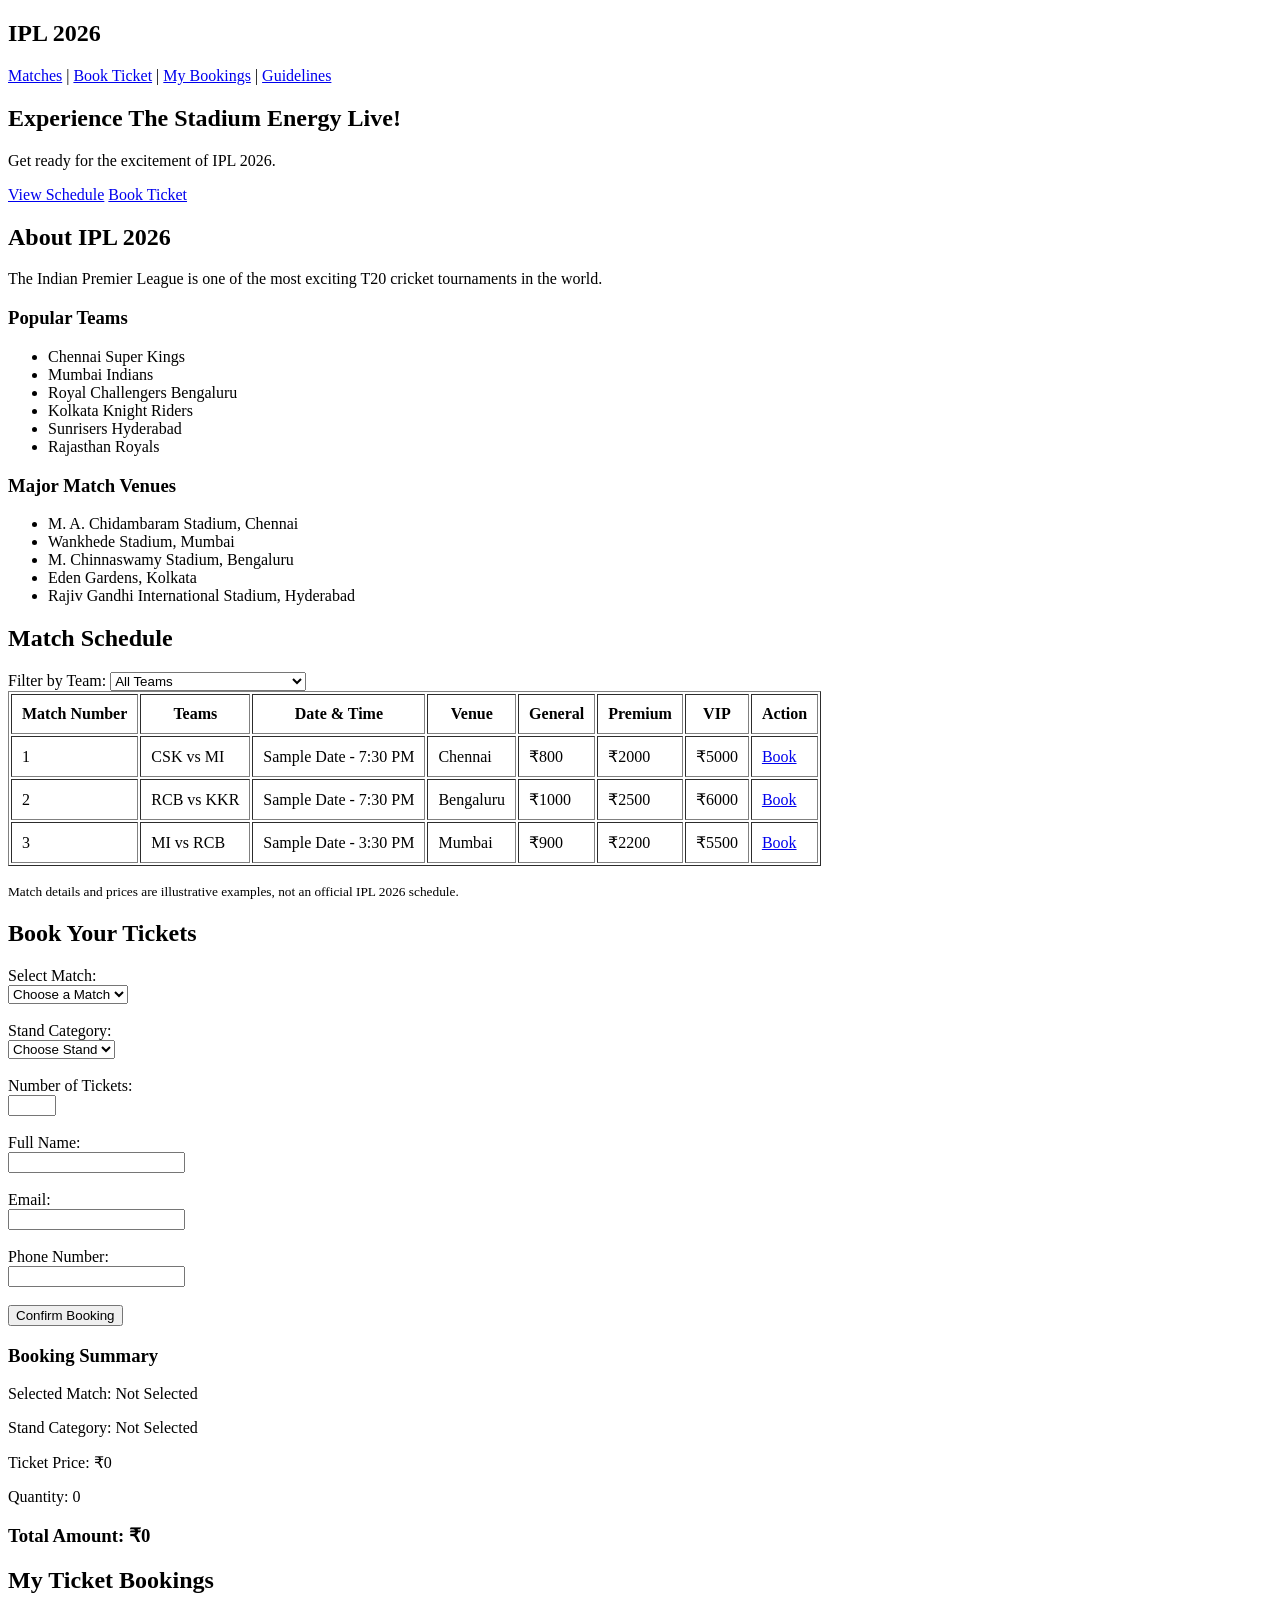
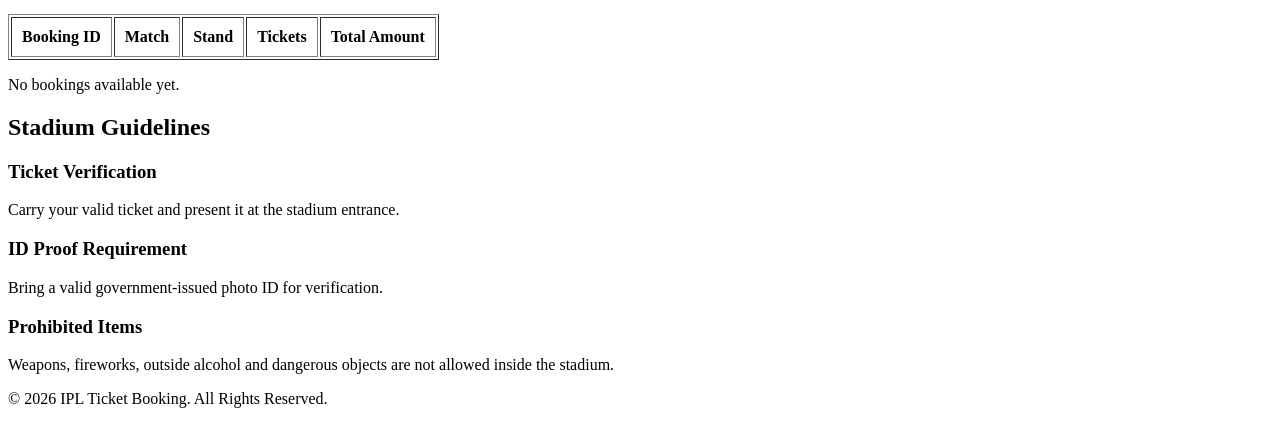
==== index.html @ 1af16a8a "Complete Activity 1 HTML Structure" ====
<!DOCTYPE html>
<html lang="en">
<head>
    <meta charset="UTF-8">
    <meta name="viewport" content="width=device-width, initial-scale=1.0">
    <title>IPL 2026 Ticket Booking</title>
</head>

<body>

    <!-- Navigation Bar -->
    <header>
        <h2>IPL 2026</h2>

        <nav>
            <a href="#matches">Matches</a> |
            <a href="#booking">Book Ticket</a> |
            <a href="#mybookings">My Bookings</a> |
            <a href="#guidelines">Guidelines</a>
        </nav>
    </header>

    <main>

        <!-- Hero Section -->
        <section id="home">
            <h1>Experience The Stadium Energy Live!</h1>
            <p>Get ready for the excitement of IPL 2026.</p>

            <a href="#matches">View Schedule</a>
            <a href="#booking">Book Ticket</a>
        </section>

        <!-- About IPL -->
        <section id="about">
            <h2>About IPL 2026</h2>

            <p>
                The Indian Premier League is one of the most exciting
                T20 cricket tournaments in the world.
            </p>

            <h3>Popular Teams</h3>

            <ul>
                <li>Chennai Super Kings</li>
                <li>Mumbai Indians</li>
                <li>Royal Challengers Bengaluru</li>
                <li>Kolkata Knight Riders</li>
                <li>Sunrisers Hyderabad</li>
                <li>Rajasthan Royals</li>
            </ul>

            <h3>Major Match Venues</h3>

            <ul>
                <li>M. A. Chidambaram Stadium, Chennai</li>
                <li>Wankhede Stadium, Mumbai</li>
                <li>M. Chinnaswamy Stadium, Bengaluru</li>
                <li>Eden Gardens, Kolkata</li>
                <li>Rajiv Gandhi International Stadium, Hyderabad</li>
            </ul>
        </section>

        <!-- Match Schedule -->
        <section id="matches">
            <h2>Match Schedule</h2>

            <label for="teamFilter">Filter by Team:</label>

            <select id="teamFilter">
                <option value="all">All Teams</option>
                <option value="CSK">Chennai Super Kings</option>
                <option value="MI">Mumbai Indians</option>
                <option value="RCB">Royal Challengers Bengaluru</option>
                <option value="KKR">Kolkata Knight Riders</option>
            </select>

            <table border="1" cellpadding="10">
                <thead>
                    <tr>
                        <th>Match Number</th>
                        <th>Teams</th>
                        <th>Date & Time</th>
                        <th>Venue</th>
                        <th>General</th>
                        <th>Premium</th>
                        <th>VIP</th>
                        <th>Action</th>
                    </tr>
                </thead>

                <tbody>
                    <tr>
                        <td>1</td>
                        <td>CSK vs MI</td>
                        <td>Sample Date - 7:30 PM</td>
                        <td>Chennai</td>
                        <td>₹800</td>
                        <td>₹2000</td>
                        <td>₹5000</td>
                        <td><a href="#booking">Book</a></td>
                    </tr>

                    <tr>
                        <td>2</td>
                        <td>RCB vs KKR</td>
                        <td>Sample Date - 7:30 PM</td>
                        <td>Bengaluru</td>
                        <td>₹1000</td>
                        <td>₹2500</td>
                        <td>₹6000</td>
                        <td><a href="#booking">Book</a></td>
                    </tr>

                    <tr>
                        <td>3</td>
                        <td>MI vs RCB</td>
                        <td>Sample Date - 3:30 PM</td>
                        <td>Mumbai</td>
                        <td>₹900</td>
                        <td>₹2200</td>
                        <td>₹5500</td>
                        <td><a href="#booking">Book</a></td>
                    </tr>
                </tbody>
            </table>

            <p>
                <small>
                    Match details and prices are illustrative examples,
                    not an official IPL 2026 schedule.
                </small>
            </p>
        </section>

        <!-- Ticket Booking -->
        <section id="booking">
            <h2>Book Your Tickets</h2>

            <form>

                <label for="match">Select Match:</label><br>

                <select id="match" name="match" required>
                    <option value="">Choose a Match</option>
                    <option>CSK vs MI</option>
                    <option>RCB vs KKR</option>
                    <option>MI vs RCB</option>
                </select>

                <br><br>

                <label for="stand">Stand Category:</label><br>

                <select id="stand" name="stand" required>
                    <option value="">Choose Stand</option>
                    <option>General</option>
                    <option>Premium</option>
                    <option>VIP</option>
                </select>

                <br><br>

                <label for="quantity">Number of Tickets:</label><br>

                <input type="number" id="quantity" name="quantity"
                       min="1" max="10" required>

                <br><br>

                <label for="name">Full Name:</label><br>

                <input type="text" id="name" name="name" required>

                <br><br>

                <label for="email">Email:</label><br>

                <input type="email" id="email" name="email" required>

                <br><br>

                <label for="phone">Phone Number:</label><br>

                <input type="tel" id="phone" name="phone"
                       pattern="[0-9]{10}" required>

                <br><br>

                <button type="submit">Confirm Booking</button>

            </form>

            <!-- Booking Summary -->
            <aside>
                <h3>Booking Summary</h3>

                <p>Selected Match: Not Selected</p>
                <p>Stand Category: Not Selected</p>
                <p>Ticket Price: ₹0</p>
                <p>Quantity: 0</p>

                <h3>Total Amount: ₹0</h3>
            </aside>
        </section>

        <!-- My Ticket Bookings -->
        <section id="mybookings">
            <h2>My Ticket Bookings</h2>

            <table border="1" cellpadding="10">
                <thead>
                    <tr>
                        <th>Booking ID</th>
                        <th>Match</th>
                        <th>Stand</th>
                        <th>Tickets</th>
                        <th>Total Amount</th>
                    </tr>
                </thead>

                <tbody>
                    <!-- Booking records will be added in future -->
                </tbody>
            </table>

            <p>No bookings available yet.</p>
        </section>

        <!-- Guidelines -->
        <section id="guidelines">
            <h2>Stadium Guidelines</h2>

            <article>
                <h3>Ticket Verification</h3>
                <p>
                    Carry your valid ticket and present it
                    at the stadium entrance.
                </p>
            </article>

            <article>
                <h3>ID Proof Requirement</h3>
                <p>
                    Bring a valid government-issued photo ID
                    for verification.
                </p>
            </article>

            <article>
                <h3>Prohibited Items</h3>
                <p>
                    Weapons, fireworks, outside alcohol and
                    dangerous objects are not allowed inside
                    the stadium.
                </p>
            </article>
        </section>

    </main>

    <!-- Footer -->
    <footer>
        <p>&copy; 2026 IPL Ticket Booking. All Rights Reserved.</p>
    </footer>

</body>
</html>
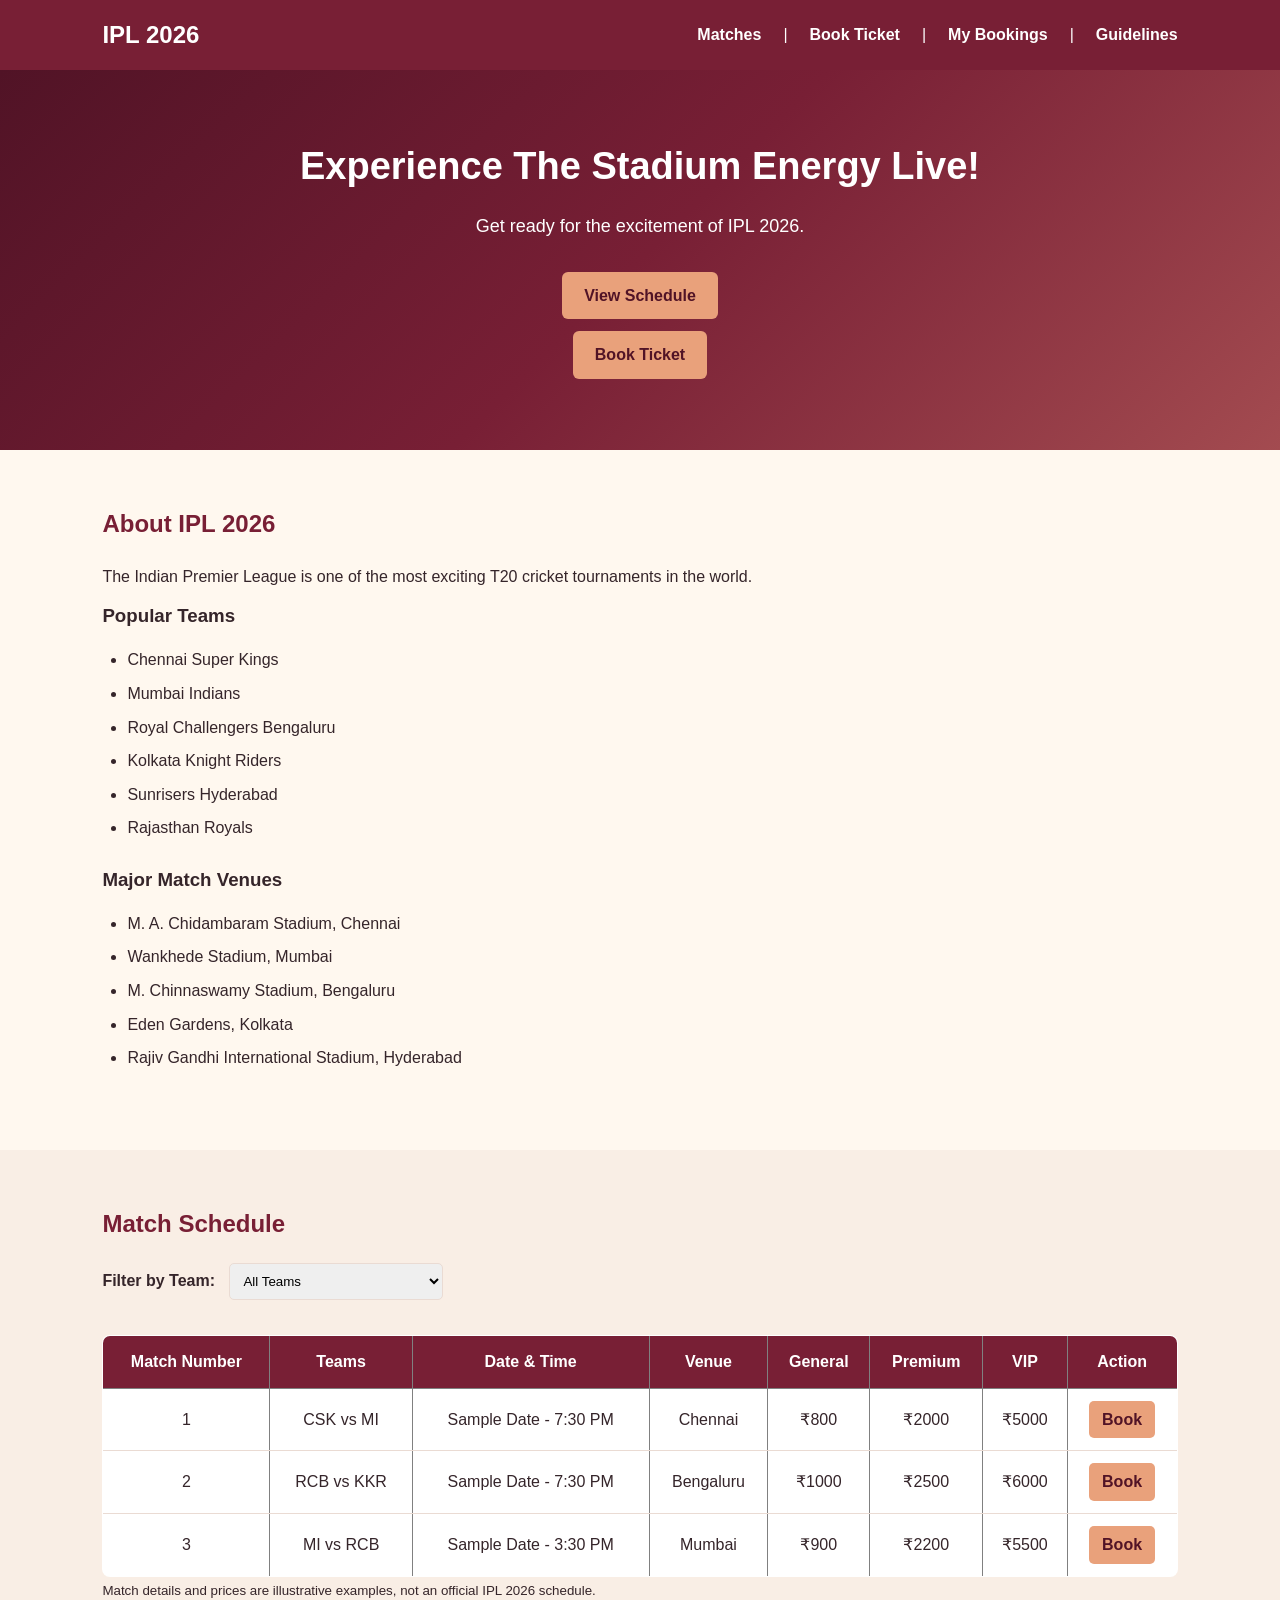
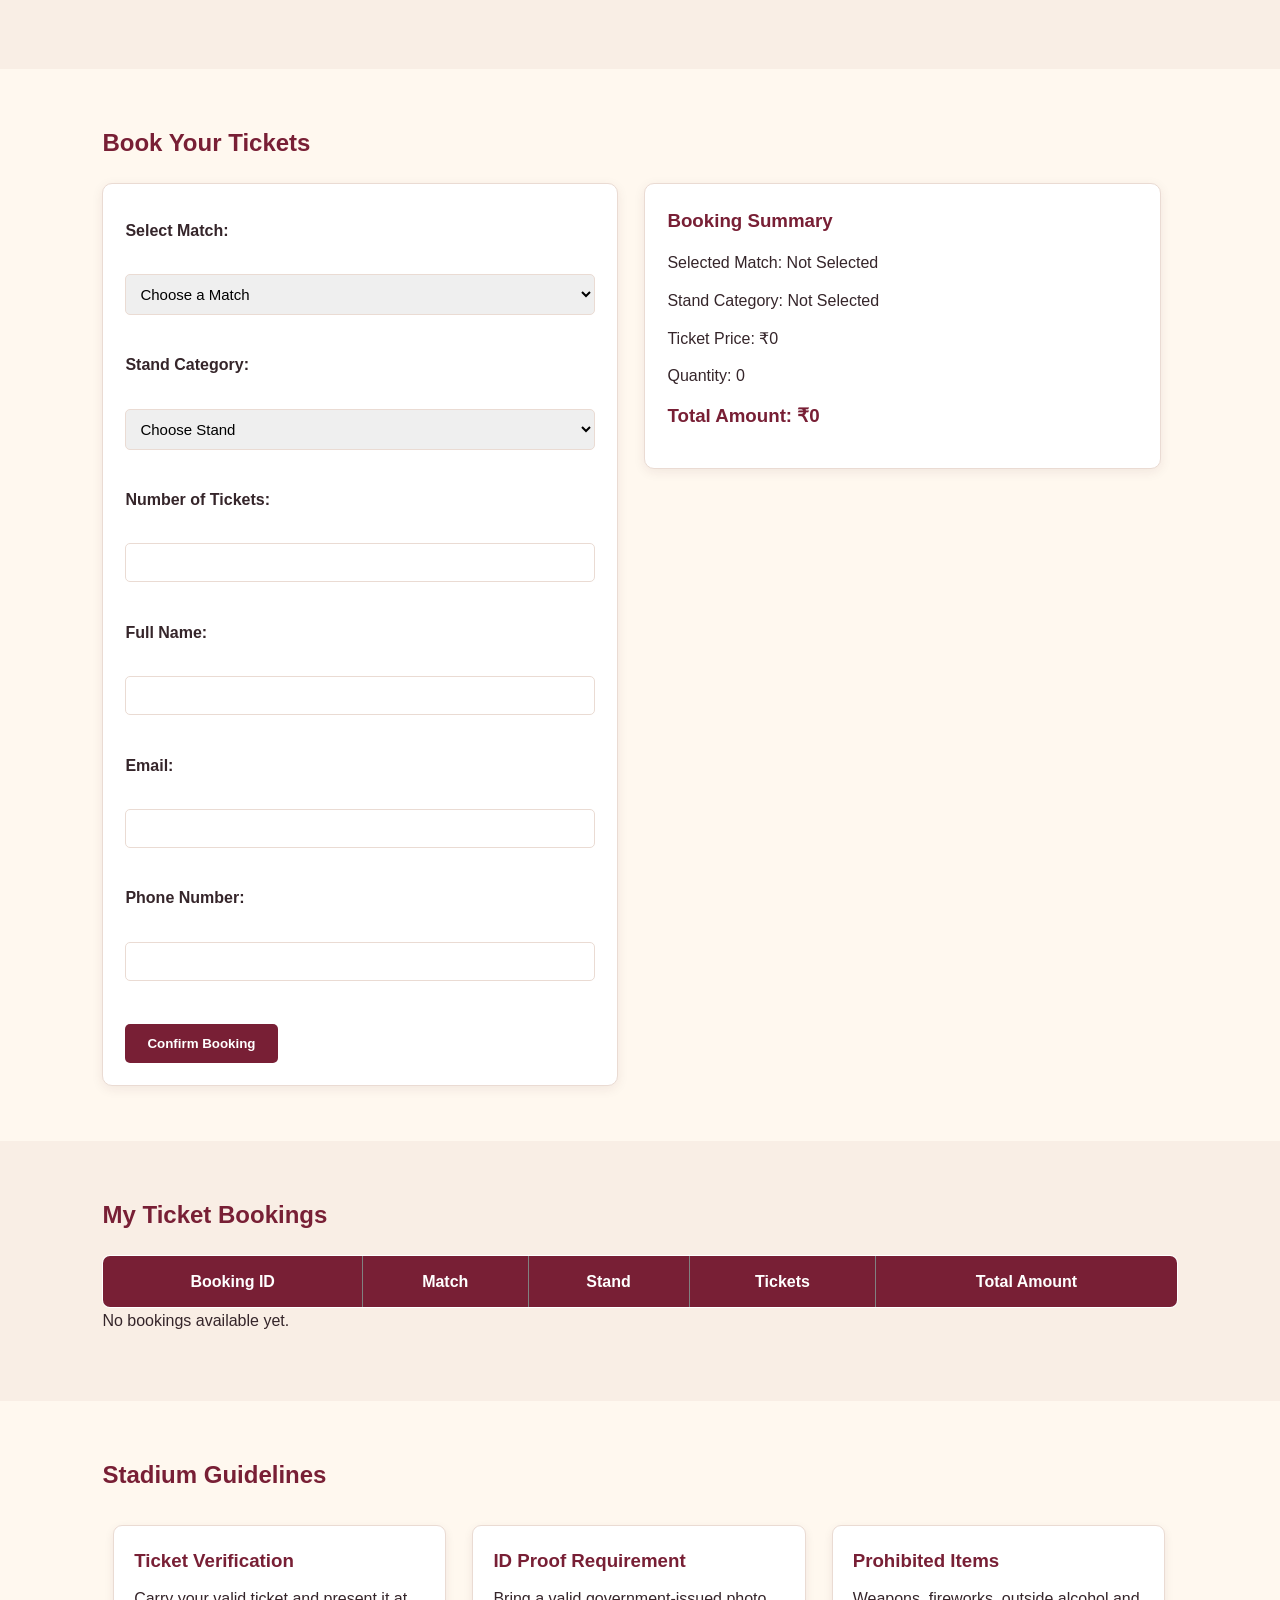
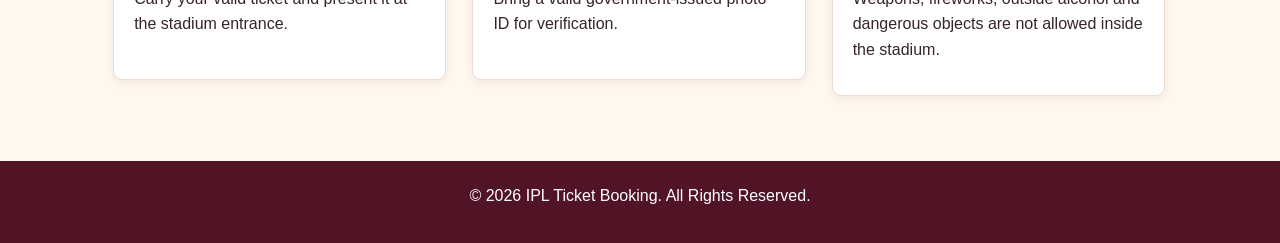
==== commit 15e40f72: "Complete Activity 2 CSS Styling" ====
--- a/index.html
+++ b/index.html
@@ -5,6 +5,7 @@
     <meta charset="UTF-8">
     <meta name="viewport" content="width=device-width, initial-scale=1.0">
     <title>IPL 2026 Ticket Booking</title>
+    <link rel="stylesheet" href="styles.css">
 </head>
 
 <body>
--- a/styles.css
+++ b/styles.css
@@ -0,0 +1,335 @@
+
+/* ==============================
+   IPL 2026 TICKET BOOKING WEBSITE
+   Activity 2 - CSS Styling
+================================ */
+
+/* 1. CSS Variables */
+:root {
+    --primary: #781f35;
+    --primary-dark: #511326;
+    --accent: #e9a17b;
+    --background: #fff8ef;
+    --card: #ffffff;
+    --text: #35252a;
+    --muted: #765e62;
+    --border: #eadbd3;
+}
+
+/* 2. General Styling */
+* {
+    margin: 0;
+    padding: 0;
+    box-sizing: border-box;
+}
+
+html {
+    scroll-behavior: smooth;
+    scroll-padding-top: 85px;
+}
+
+body {
+    font-family: Arial, sans-serif;
+    background-color: var(--background);
+    color: var(--text);
+    line-height: 1.6;
+}
+
+section {
+    padding: 55px 8%;
+}
+
+h2 {
+    color: var(--primary);
+    margin-bottom: 20px;
+}
+
+p {
+    margin-bottom: 12px;
+}
+
+/* 3. Navigation Bar */
+header {
+    background-color: var(--primary);
+    color: white;
+    padding: 16px 8%;
+    display: flex;
+    justify-content: space-between;
+    align-items: center;
+    flex-wrap: wrap;
+    position: sticky;
+    top: 0;
+    z-index: 1000;
+}
+
+header h2 {
+    color: white;
+    margin: 0;
+}
+
+nav {
+    display: flex;
+    gap: 22px;
+    flex-wrap: wrap;
+}
+
+nav a {
+    color: white;
+    text-decoration: none;
+    font-weight: bold;
+    transition: color 0.3s;
+}
+
+nav a:hover {
+    color: var(--accent);
+}
+
+/* 4. Hero Section */
+#home {
+    min-height: 380px;
+    background: linear-gradient(
+        135deg,
+        var(--primary-dark),
+        var(--primary),
+        #a34b50
+    );
+    color: white;
+    text-align: center;
+    display: flex;
+    flex-direction: column;
+    justify-content: center;
+    align-items: center;
+}
+
+#home h1 {
+    font-size: 38px;
+    margin-bottom: 15px;
+}
+
+#home p {
+    font-size: 18px;
+    margin-bottom: 25px;
+}
+
+#home a {
+    display: inline-block;
+    background-color: var(--accent);
+    color: var(--primary-dark);
+    text-decoration: none;
+    padding: 11px 22px;
+    margin: 6px;
+    border-radius: 6px;
+    font-weight: bold;
+    transition: 0.3s;
+}
+
+#home a:hover {
+    background-color: white;
+    transform: translateY(-2px);
+}
+
+/* 5. About Section */
+#about {
+    background-color: var(--background);
+}
+
+#about ul {
+    margin: 12px 0 20px 25px;
+}
+
+#about li {
+    padding: 4px 0;
+}
+
+/* 6. Match Schedule */
+#matches {
+    background-color: #f9eee5;
+}
+
+#matches label {
+    font-weight: bold;
+    margin-right: 10px;
+}
+
+#teamFilter {
+    padding: 9px;
+    border: 1px solid var(--border);
+    border-radius: 5px;
+    margin-bottom: 20px;
+}
+
+table {
+    width: 100%;
+    border-collapse: collapse;
+    background-color: white;
+    margin-top: 15px;
+    border-radius: 8px;
+    overflow: hidden;
+}
+
+th {
+    background-color: var(--primary);
+    color: white;
+    padding: 13px 10px;
+    text-align: center;
+}
+
+td {
+    padding: 12px 10px;
+    text-align: center;
+    border-bottom: 1px solid var(--border);
+}
+
+tr:hover {
+    background-color: #fff1e8;
+}
+
+td a {
+    display: inline-block;
+    background-color: var(--accent);
+    color: var(--primary-dark);
+    text-decoration: none;
+    padding: 6px 13px;
+    border-radius: 5px;
+    font-weight: bold;
+}
+
+td a:hover {
+    background-color: var(--primary);
+    color: white;
+}
+
+/* 7. Booking Section */
+#booking {
+    background-color: var(--background);
+}
+
+#booking form,
+#booking aside {
+    background-color: var(--card);
+    padding: 22px;
+    border: 1px solid var(--border);
+    border-radius: 10px;
+    box-shadow: 0 3px 12px rgba(80, 30, 40, 0.08);
+}
+
+#booking label {
+    display: block;
+    font-weight: bold;
+    margin: 12px 0 5px;
+}
+
+#booking input,
+#booking select {
+    width: 100%;
+    padding: 10px;
+    border: 1px solid var(--border);
+    border-radius: 5px;
+    font-size: 15px;
+}
+
+#booking button {
+    background-color: var(--primary);
+    color: white;
+    border: none;
+    padding: 12px 22px;
+    margin-top: 18px;
+    border-radius: 5px;
+    cursor: pointer;
+    font-weight: bold;
+}
+
+#booking button:hover {
+    background-color: var(--primary-dark);
+}
+
+/* Booking Form and Summary Layout */
+#booking > form,
+#booking > aside {
+    display: inline-block;
+    vertical-align: top;
+    width: 48%;
+}
+
+#booking > aside {
+    margin-left: 2%;
+}
+
+#booking aside h3 {
+    color: var(--primary);
+    margin-bottom: 15px;
+}
+
+/* 8. My Bookings Section */
+#mybookings {
+    background-color: #f9eee5;
+}
+
+/* 9. Guidelines Cards */
+#guidelines {
+    background-color: var(--background);
+}
+
+#guidelines article {
+    display: inline-block;
+    vertical-align: top;
+    width: 31%;
+    min-height: 155px;
+    background-color: white;
+    padding: 20px;
+    margin: 1%;
+    border-radius: 9px;
+    border: 1px solid var(--border);
+    box-shadow: 0 3px 10px rgba(80, 30, 40, 0.08);
+}
+
+#guidelines article h3 {
+    color: var(--primary);
+    margin-bottom: 10px;
+}
+
+/* 10. Footer */
+footer {
+    background-color: var(--primary-dark);
+    color: white;
+    text-align: center;
+    padding: 22px;
+}
+
+/* 11. Responsive Design */
+@media (max-width: 768px) {
+    header {
+        flex-direction: column;
+        gap: 12px;
+    }
+
+    nav {
+        justify-content: center;
+        gap: 12px;
+    }
+
+    #home h1 {
+        font-size: 28px;
+    }
+
+    #booking > form,
+    #booking > aside {
+        display: block;
+        width: 100%;
+        margin: 15px 0;
+    }
+
+    #guidelines article {
+        display: block;
+        width: 100%;
+        margin: 15px 0;
+    }
+
+    #matches {
+        overflow-x: auto;
+    }
+
+    #matches table {
+        min-width: 750px;
+    }
+}
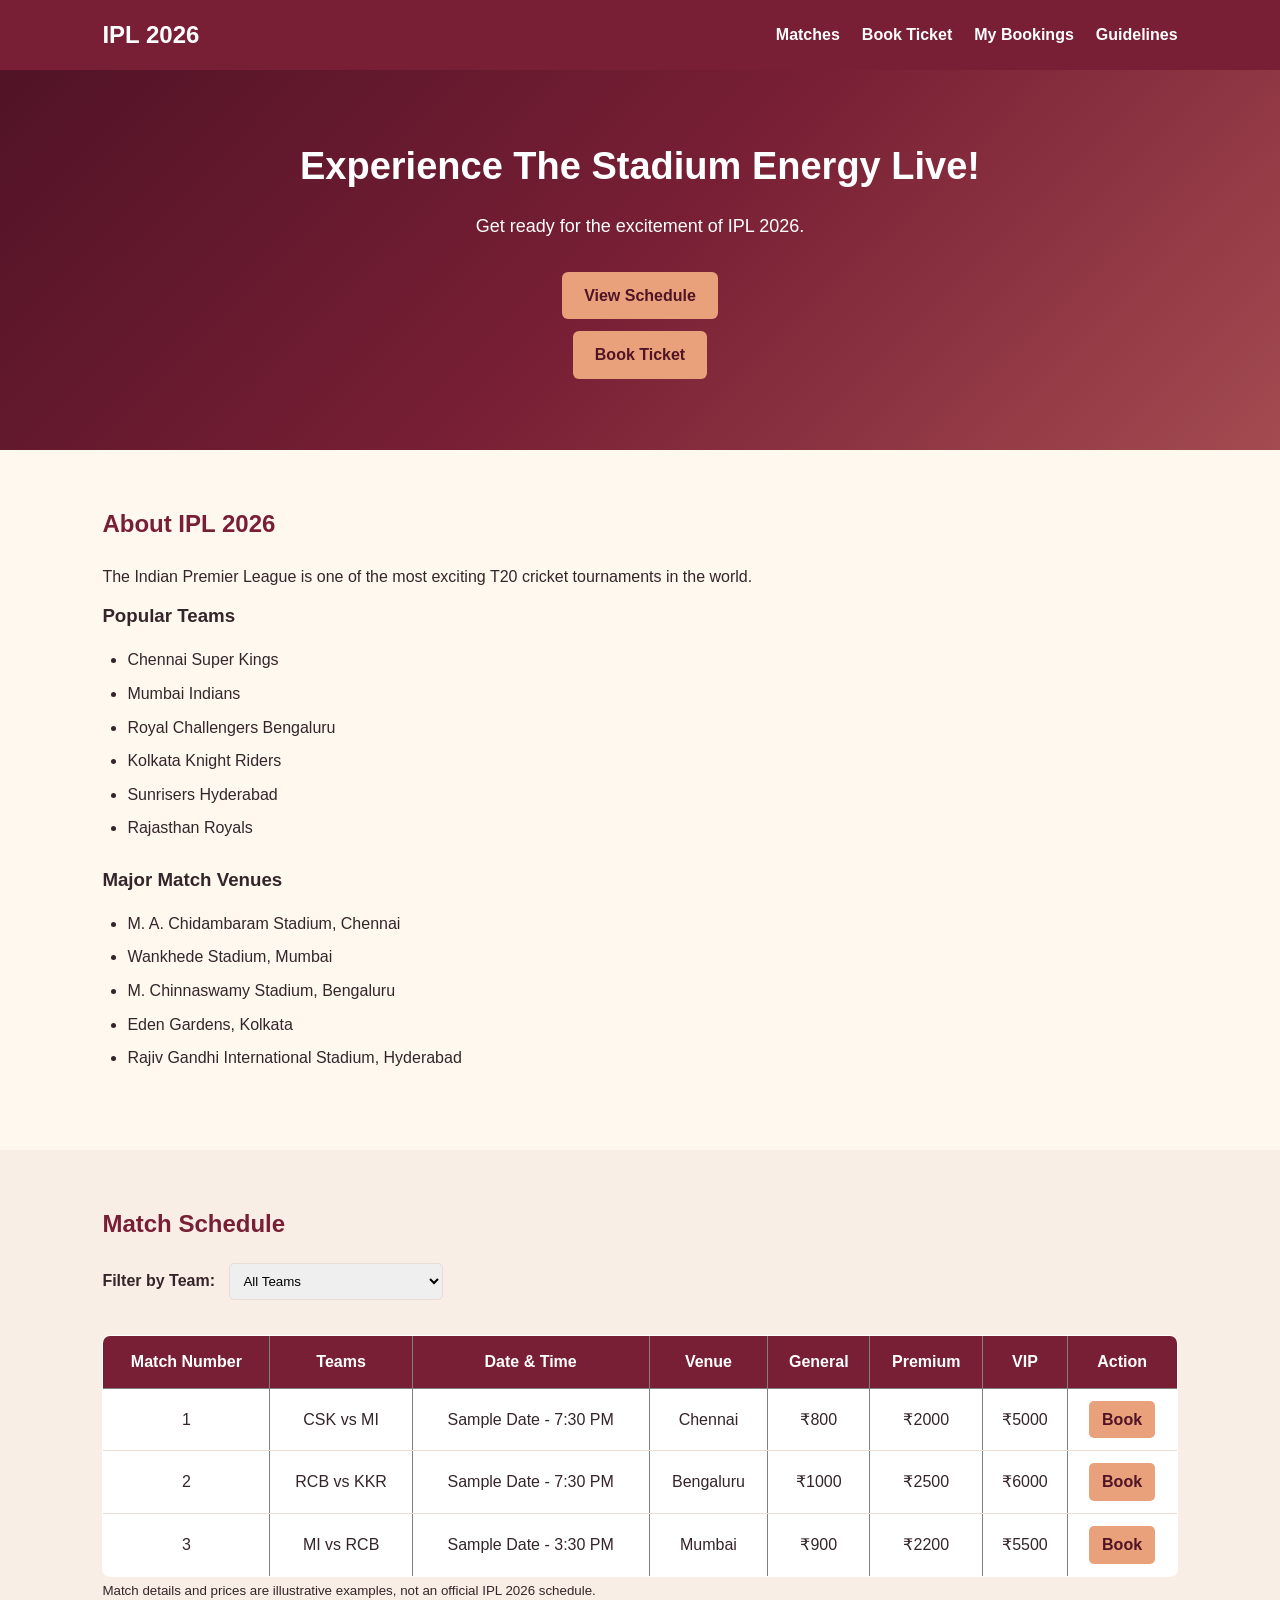
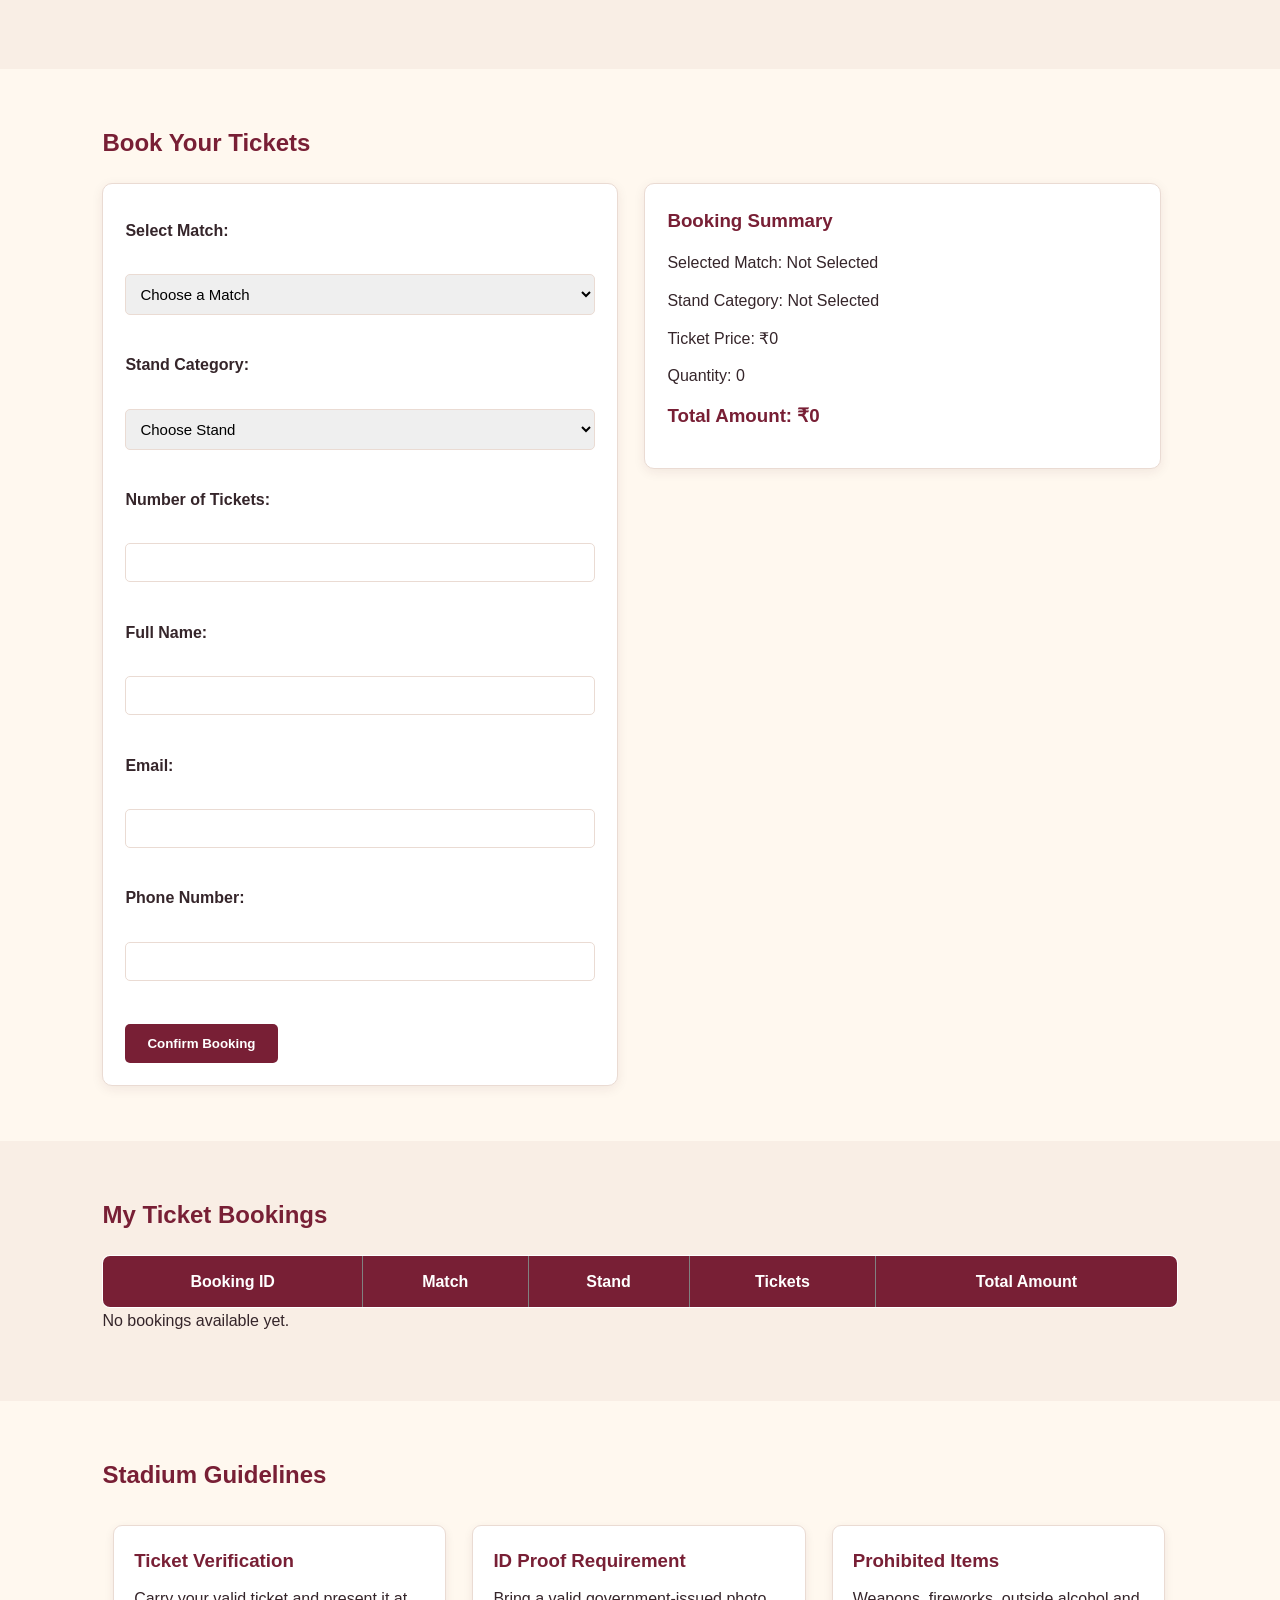
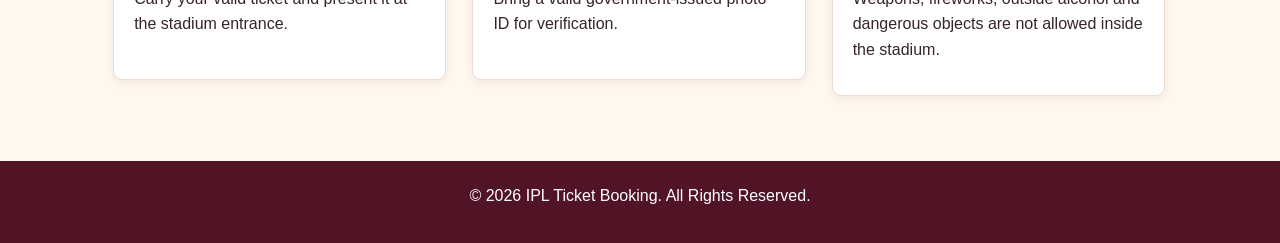
==== commit 806f9537: "Complete Activity 3 HTML Form Validation" ====
--- a/index.html
+++ b/index.html
@@ -15,9 +15,9 @@
         <h2>IPL 2026</h2>
 
         <nav>
-            <a href="#matches">Matches</a> |
-            <a href="#booking">Book Ticket</a> |
-            <a href="#mybookings">My Bookings</a> |
+            <a href="#matches">Matches</a> 
+            <a href="booking.html">Book Ticket</a>
+            <a href="#mybookings">My Bookings</a> 
             <a href="#guidelines">Guidelines</a>
         </nav>
     </header>
@@ -30,7 +30,7 @@
             <p>Get ready for the excitement of IPL 2026.</p>
 
             <a href="#matches">View Schedule</a>
-            <a href="#booking">Book Ticket</a>
+            <a href="booking.html">Book Ticket</a>
         </section>
 
         <!-- About IPL -->
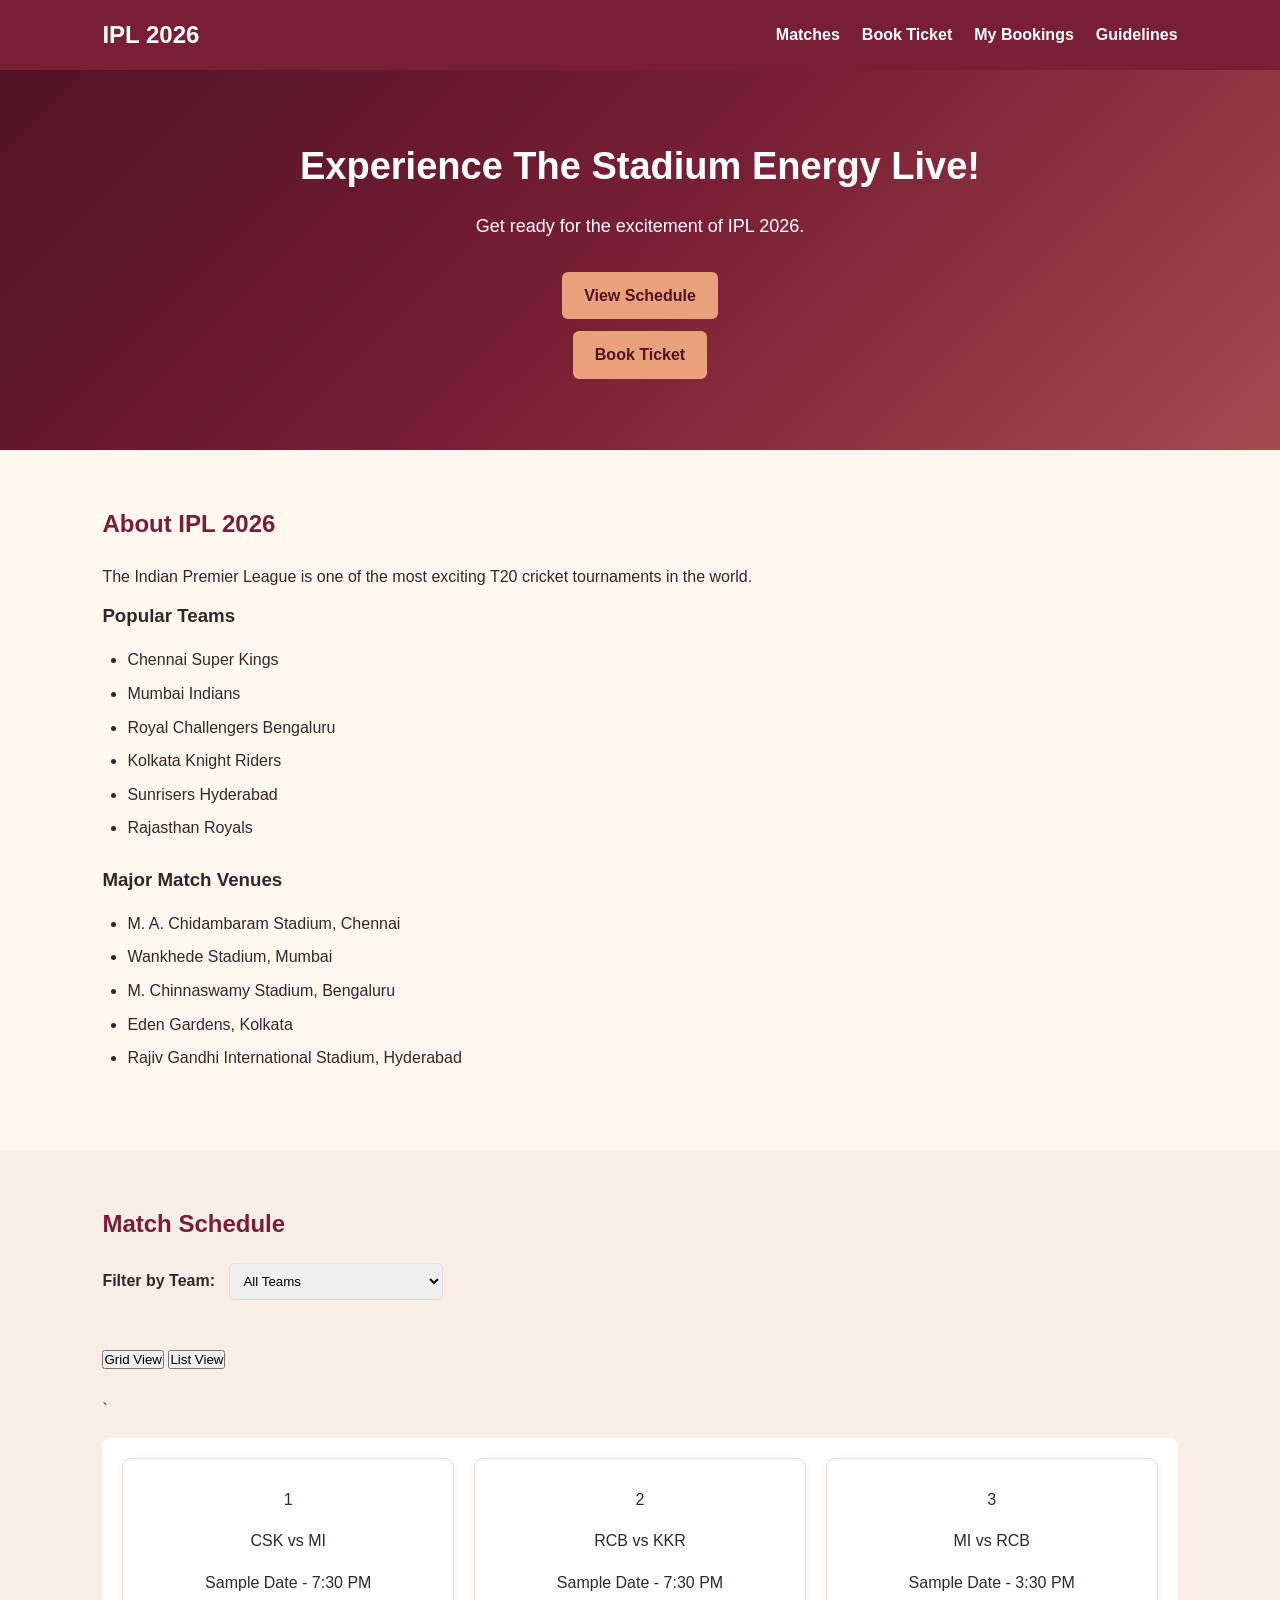
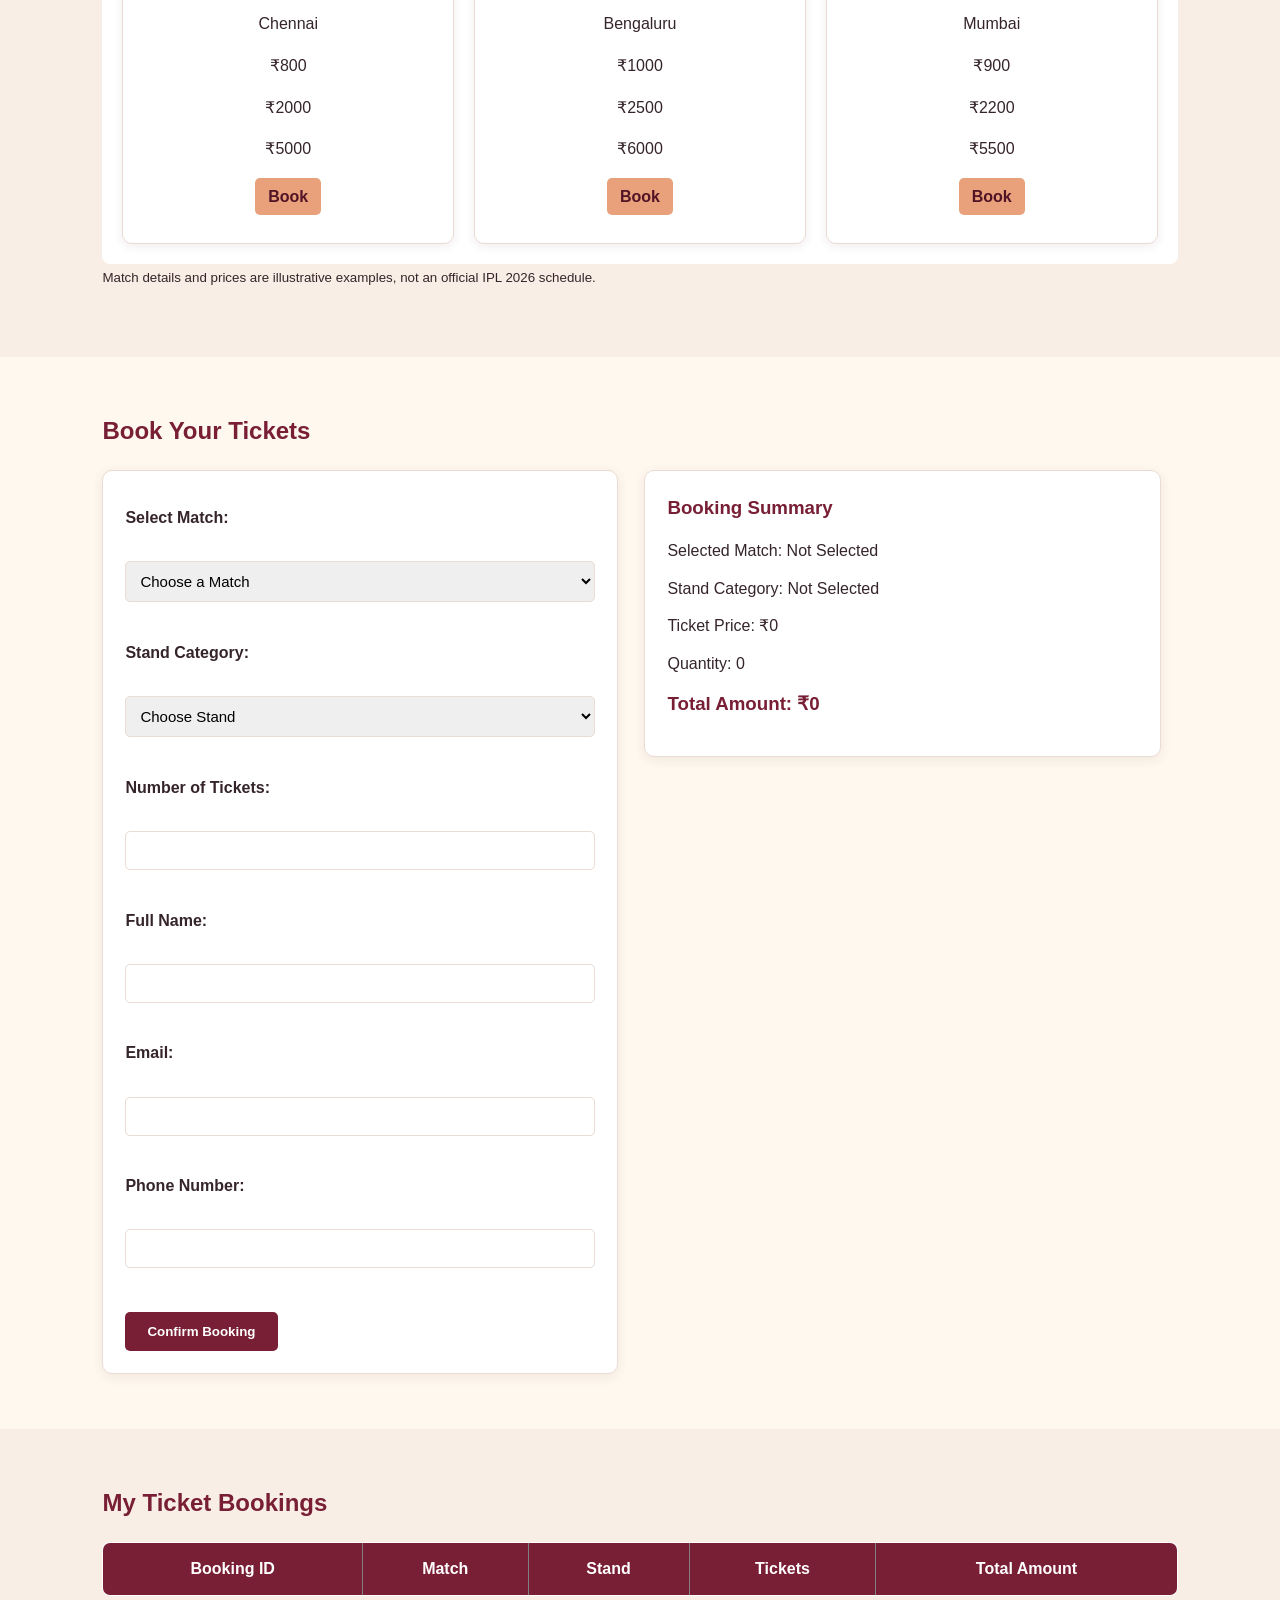
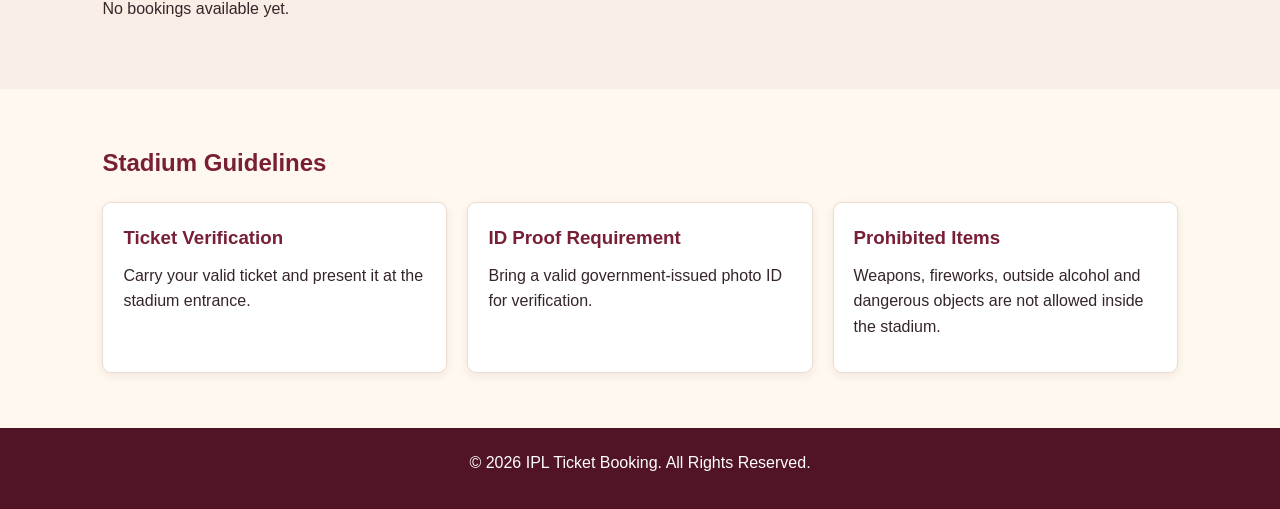
==== commit 6ce94d87: "Complete Activity 8 - Responsive Layout" ====
--- a/index.html
+++ b/index.html
@@ -11,9 +11,9 @@
 <body>
 
     <!-- Navigation Bar -->
-    <header>
+    <header class="navbar">
         <h2>IPL 2026</h2>
-
+<button id="menuToggle" class="menu-toggle">☰</button>
         <nav>
             <a href="#matches">Matches</a> 
             <a href="booking.html">Book Ticket</a>
@@ -77,8 +77,13 @@
                 <option value="RCB">Royal Challengers Bengaluru</option>
                 <option value="KKR">Kolkata Knight Riders</option>
             </select>
-
-            <table border="1" cellpadding="10">
+<br><br>
+
+<button id="gridView">Grid View</button>
+<button id="listView">List View</button>
+
+<br><br>
+            <table class="match-grid">`
                 <thead>
                     <tr>
                         <th>Match Number</th>
@@ -101,7 +106,7 @@
                         <td>₹800</td>
                         <td>₹2000</td>
                         <td>₹5000</td>
-                        <td><a href="#booking">Book</a></td>
+                        <td><a href="#booking" class="book-btn">Book</a></td>
                     </tr>
 
                     <tr>
@@ -112,7 +117,7 @@
                         <td>₹1000</td>
                         <td>₹2500</td>
                         <td>₹6000</td>
-                        <td><a href="#booking">Book</a></td>
+                        <td><a href="#booking" class="book-btn">Book</a></td>
                     </tr>
 
                     <tr>
@@ -123,7 +128,7 @@
                         <td>₹900</td>
                         <td>₹2200</td>
                         <td>₹5500</td>
-                        <td><a href="#booking">Book</a></td>
+                        <td><a href="#booking" class="book-btn">Book</a></td>
                     </tr>
                 </tbody>
             </table>
@@ -196,14 +201,14 @@
 
             <!-- Booking Summary -->
             <aside>
-                <h3>Booking Summary</h3>
-
-                <p>Selected Match: Not Selected</p>
-                <p>Stand Category: Not Selected</p>
-                <p>Ticket Price: ₹0</p>
-                <p>Quantity: 0</p>
-
-                <h3>Total Amount: ₹0</h3>
+                 <h3>Booking Summary</h3>
+
+    <p>Selected Match: <span id="summaryMatch">Not Selected</span></p>
+    <p>Stand Category: <span id="summaryStand">Not Selected</span></p>
+    <p>Ticket Price: ₹<span id="summaryPrice">0</span></p>
+    <p>Quantity: <span id="summaryQuantity">0</span></p>
+
+    <h3>Total Amount: ₹<span id="summaryTotal">0</span></h3>
             </aside>
         </section>
 
@@ -233,6 +238,8 @@
         <!-- Guidelines -->
         <section id="guidelines">
             <h2>Stadium Guidelines</h2>
+
+            <div class="guidelines-grid">
 
             <article>
                 <h3>Ticket Verification</h3>
@@ -258,6 +265,7 @@
                     the stadium.
                 </p>
             </article>
+            </div>
         </section>
 
     </main>
@@ -266,6 +274,6 @@
     <footer>
         <p>&copy; 2026 IPL Ticket Booking. All Rights Reserved.</p>
     </footer>
-
+<script src="app.js"></script>
 </body>
 </html>
--- a/styles.css
+++ b/styles.css
@@ -333,3 +333,120 @@
         min-width: 750px;
     }
 }
+/* Toast Notification */
+.toast {
+    position: fixed;
+    bottom: 30px;
+    right: 30px;
+    background-color: #7b1e35;
+    color: white;
+    padding: 15px 25px;
+    border-radius: 8px;
+    font-size: 16px;
+    box-shadow: 0 4px 10px rgba(0, 0, 0, 0.2);
+    z-index: 1000;
+}
+/* Activity 8 - Flexbox Navigation */
+
+.navbar {
+    display: flex;
+    justify-content: space-between;
+    align-items: center;
+}
+/* Activity 8 - Guidelines Grid */
+
+.guidelines-grid {
+    display: grid;
+    grid-template-columns: repeat(3, 1fr);
+    gap: 20px;
+}
+#guidelines .guidelines-grid article {
+    width: auto;
+    margin: 0;
+    box-sizing: border-box;
+}
+
+/* Activity 8 - Match Schedule Grid */
+
+#matches .match-grid {
+    width: 100%;
+    border-collapse: separate;
+    border-spacing: 20px;
+}
+
+#matches .match-grid thead {
+    display: none;
+}
+
+#matches .match-grid tbody {
+    display: grid;
+    grid-template-columns: repeat(3, minmax(0, 1fr));
+    gap: 20px;
+}
+
+#matches .match-grid tr {
+    display: block;
+    background-color: white;
+    padding: 20px;
+    border: 1px solid var(--border);
+    border-radius: 10px;
+    box-shadow: 0 3px 10px rgba(80, 30, 40, 0.08);
+}
+
+#matches .match-grid td {
+    display: block;
+    border: none;
+    padding: 8px 0;
+}
+
+/* Activity 8 - Responsive Match Grid */
+
+@media (max-width: 900px) {
+    #matches .match-grid tbody {
+        grid-template-columns: repeat(2, minmax(0, 1fr));
+    }
+}
+
+@media (max-width: 600px) {
+    #matches .match-grid tbody {
+        grid-template-columns: 1fr;
+    }
+
+    #matches table {
+        min-width: 0;
+        width: 100%;
+    }
+}
+/* Activity 8 - List View */
+
+#matches .match-grid.list-view tbody {
+    grid-template-columns: 1fr;
+}
+/* Activity 8 - Hamburger Menu */
+
+.menu-toggle {
+    display: none;
+}
+
+@media (max-width: 768px) {
+    .menu-toggle {
+        display: block;
+        background: none;
+        border: none;
+        color: white;
+        font-size: 28px;
+        cursor: pointer;
+    }
+
+    .navbar nav {
+        display: none;
+        flex-direction: column;
+    }
+
+    .navbar nav.active {
+        display: flex;
+    }
+        .guidelines-grid {
+        grid-template-columns: 1fr;
+    }
+}
